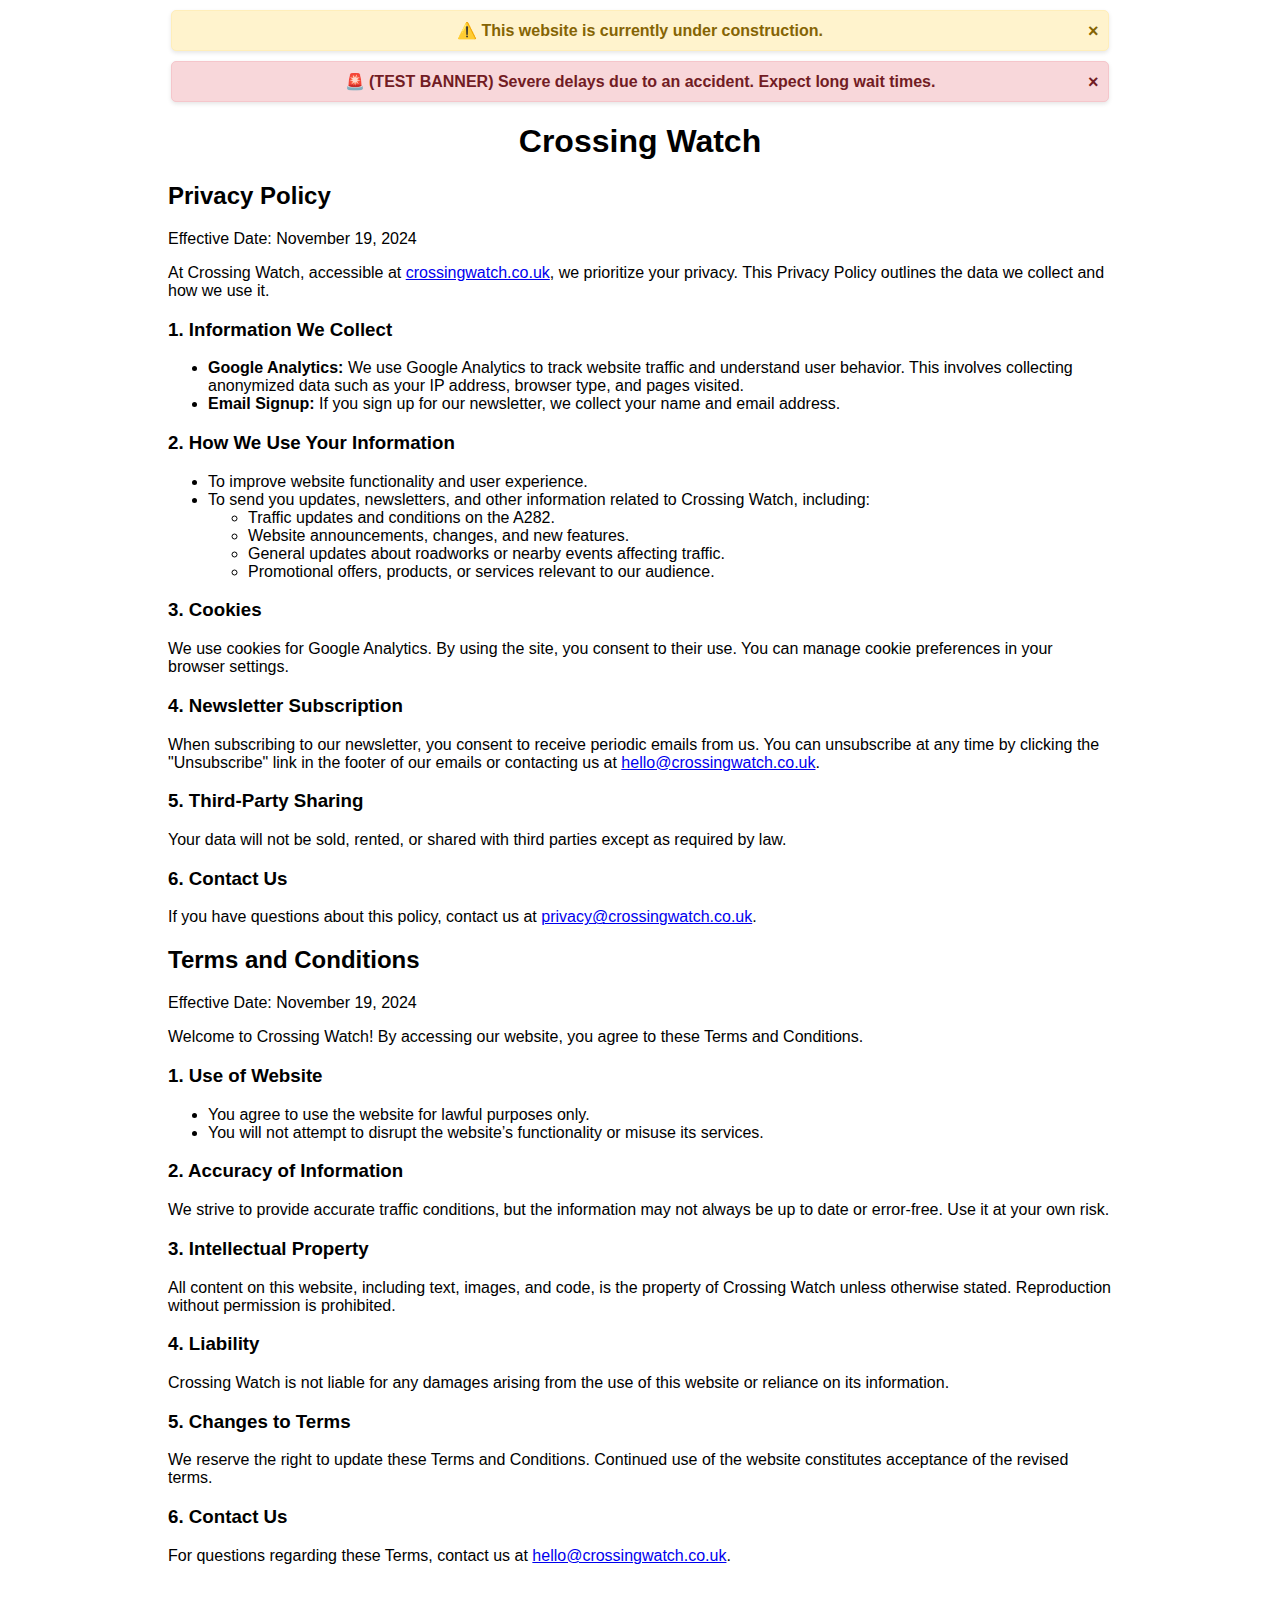
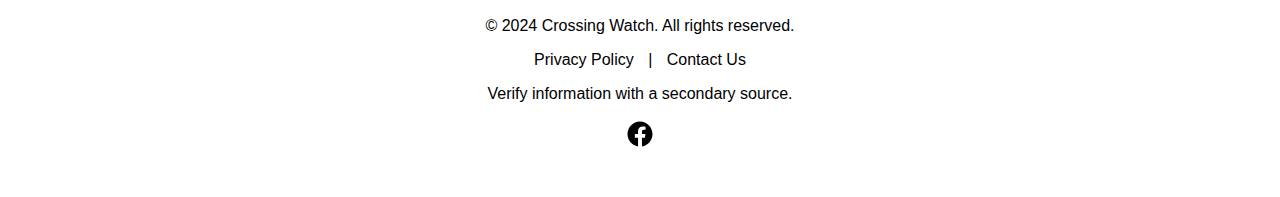
==== privacy.html @ 17ca08fe "its all fine" ====
<!DOCTYPE html>
<html lang="en">
<head>
    <meta charset="UTF-8">
    <meta name="description" content="Up to date scheduled roadworks for the A282, Dartford Crossing">
    <meta name="keywords" content="M25, A282, Dartford Crossing, A282 Roadworks, Dartford Crossing Roadworks, A282 Closures, M25 Closures">
    <meta name="author" content="CrossingWatch">
    <meta name="viewport" content="width=device-width, initial-scale=1.0">
    <link rel="stylesheet" href="src/global.css">
    <title>DFD Crossing Expected Roadworks</title>
</head>

<!-- Google tag (gtag.js) -->
<script async src="https://www.googletagmanager.com/gtag/js?id=G-YX11BLFGMV"></script>
<script>
  window.dataLayer = window.dataLayer || [];
  function gtag(){dataLayer.push(arguments);}
  gtag('js', new Date());

  gtag('config', 'G-YX11BLFGMV');
</script>

<body>
    <header>
        <div class="notification-banner notification-warning">
            ⚠️ This website is currently under construction.
            <button class="close-btn" onclick="this.parentElement.style.display='none';">×</button>
        </div>
        
        <div class="notification-banner notification-severe">
            🚨 (TEST BANNER) Severe delays due to an accident. Expect long wait times.
            <button class="close-btn" onclick="this.parentElement.style.display='none';">×</button>
        </div>
        
        <!-- <script>
            window.addEventListener('load', () => {
        fetch('https://crossingwatch.co.uk/src/footer.html')
            .then(res => res.text())
            .then(html => document.querySelector('header').innerHTML = html)
            .catch(err => console.error('Failed to load footer:', err));
        });
    </script> -->
    <h1>Crossing Watch</h1>
    </header>

    <section id="privacy-policy">
        <h2>Privacy Policy</h2>
        <p>Effective Date: November 19, 2024</p>
        <p>At Crossing Watch, accessible at <a href="https://crossingwatch.co.uk">crossingwatch.co.uk</a>, we prioritize your privacy. This Privacy Policy outlines the data we collect and how we use it.</p>

        <h3>1. Information We Collect</h3>
        <ul>
            <li><strong>Google Analytics:</strong> We use Google Analytics to track website traffic and understand user behavior. This involves collecting anonymized data such as your IP address, browser type, and pages visited.</li>
            <li><strong>Email Signup:</strong> If you sign up for our newsletter, we collect your name and email address.</li>
        </ul>

        <h3>2. How We Use Your Information</h3>
        <ul>
            <li>To improve website functionality and user experience.</li>
            <li>To send you updates, newsletters, and other information related to Crossing Watch, including:
                <ul>
                    <li>Traffic updates and conditions on the A282.</li>
                    <li>Website announcements, changes, and new features.</li>
                    <li>General updates about roadworks or nearby events affecting traffic.</li>
                    <li>Promotional offers, products, or services relevant to our audience.</li>
                </ul>
            </li>
        </ul>

        <h3>3. Cookies</h3>
        <p>We use cookies for Google Analytics. By using the site, you consent to their use. You can manage cookie preferences in your browser settings.</p>

        <h3>4. Newsletter Subscription</h3>
        <p>
            When subscribing to our newsletter, you consent to receive periodic emails from us. You can unsubscribe at any time by clicking the "Unsubscribe" link in the footer of our emails or contacting us at 
            <a href="mailto:hello@crossingwatch.co.uk">hello@crossingwatch.co.uk</a>.
        </p>

        <h3>5. Third-Party Sharing</h3>
        <p>Your data will not be sold, rented, or shared with third parties except as required by law.</p>

        <h3>6. Contact Us</h3>
        <p>If you have questions about this policy, contact us at <a href="mailto:privacy@crossingwatch.co.uk">privacy@crossingwatch.co.uk</a>.</p>
    </section>

    <section id="terms-and-conditions">
        <h2>Terms and Conditions</h2>
        <p>Effective Date: November 19, 2024</p>
        <p>Welcome to Crossing Watch! By accessing our website, you agree to these Terms and Conditions.</p>

        <h3>1. Use of Website</h3>
        <ul>
            <li>You agree to use the website for lawful purposes only.</li>
            <li>You will not attempt to disrupt the website’s functionality or misuse its services.</li>
        </ul>

        <h3>2. Accuracy of Information</h3>
        <p>We strive to provide accurate traffic conditions, but the information may not always be up to date or error-free. Use it at your own risk.</p>

        <h3>3. Intellectual Property</h3>
        <p>All content on this website, including text, images, and code, is the property of Crossing Watch unless otherwise stated. Reproduction without permission is prohibited.</p>

        <h3>4. Liability</h3>
        <p>Crossing Watch is not liable for any damages arising from the use of this website or reliance on its information.</p>

        <h3>5. Changes to Terms</h3>
        <p>We reserve the right to update these Terms and Conditions. Continued use of the website constitutes acceptance of the revised terms.</p>

        <h3>6. Contact Us</h3>
        <p>For questions regarding these Terms, contact us at <a href="mailto:hello@crossingwatch.co.uk">hello@crossingwatch.co.uk</a>.</p>
    </section>
</body>

<footer class="footer">
    <script>
            window.addEventListener('load', () => {
        fetch('src/footer.html')
            .then(res => res.text())
            .then(html => document.querySelector('footer').innerHTML = html)
            .catch(err => console.error('Failed to load footer:', err));
        });
    </script>
</footer>

</html>
---- src/global.css ----
html {
    max-width: 75%;
    margin-left: auto;
    margin-right: auto;
}

@media (max-width: 600px) {
    html {
        width: 98%;
    }
}

body {
    font-family: Arial, sans-serif;
}

h1 {
    text-align: center;
}

.roadwork {
    border: 1px solid #ccc;
    padding: 10px;
    margin-bottom: 20px;
    border-radius: 8px;
    background-color: #f9f9f9;
}

.roadwork h2 {
    margin-top: 0;
}

.severity {
    font-weight: bold;
    color: white;
    padding: 5px 10px;
    border-radius: 5px;
}

.severity-low {
    background-color: green;
}

.severity-medium {
    background-color: orange;
}

.severity-high {
    background-color: red;
}

.lane-closures {
    display: flex;
    margin-top: 10px;
}

.lane {
    width: 20px;
    height: 20px;
    margin-right: 5px;
    border-radius: 4px;
    display: inline-block;
    text-align: center;
    line-height: 20px;
    color: white;
    font-size: 14px;
}

.lane-closed {
    background-color: red;
}

.lane-open {
    background-color: green;
}

.lane-unknown {
    background-color: grey;
}

.events {
    margin-top: 10px;
}

.events ul {
    margin: 0;
    padding-left: 20px;
}

/* Footer styling */
.footer {
    color: #000000;
    text-align: center;
    padding: 20px 0;
    position: relative;
    left: 0;
    bottom: 0;
    width: 100%;
}

.footer-content {
    max-width: 1200px;
    margin: 0 auto;
}

.footer a {
    color: #000000;
    text-decoration: none;
    margin: 0 10px;
}

.footer a:hover {
    text-decoration: underline;
}

/* Notification Banner Styles */
.notification-banner {
    width: calc(100% - 20px); /* Ensure it fits within the screen */
    max-width: 95%; /* Prevent overflow on small screens */
    padding: 10px 20px;
    font-size: 16px;
    text-align: center;
    border-radius: 5px;
    margin: 10px auto; /* Center it and add spacing above/below */
    box-shadow: 0 2px 4px rgba(0, 0, 0, 0.1);
    color: #333; /* Default text color */
    font-weight: bold;
    position: relative; /* For proper positioning of the close button */
}

/* Yellow Warning Banner */
.notification-warning {
    background-color: #fff3cd;
    border: 1px solid #ffeeba;
    color: #856404;
}

/* Red Severe Banner */
.notification-severe {
    background-color: #f8d7da;
    border: 1px solid #f5c6cb;
    color: #721c24;
}

/* Close Button */
.notification-banner .close-btn {
    position: absolute;
    right: 10px; /* Adjust for padding */
    top: 50%;
    transform: translateY(-50%); /* Center vertically */
    background: none;
    border: none;
    font-size: 18px;
    font-weight: bold;
    cursor: pointer;
    color: inherit;
    padding: 0;
}
.notification-banner .close-btn:hover {
    opacity: 0.7;
}
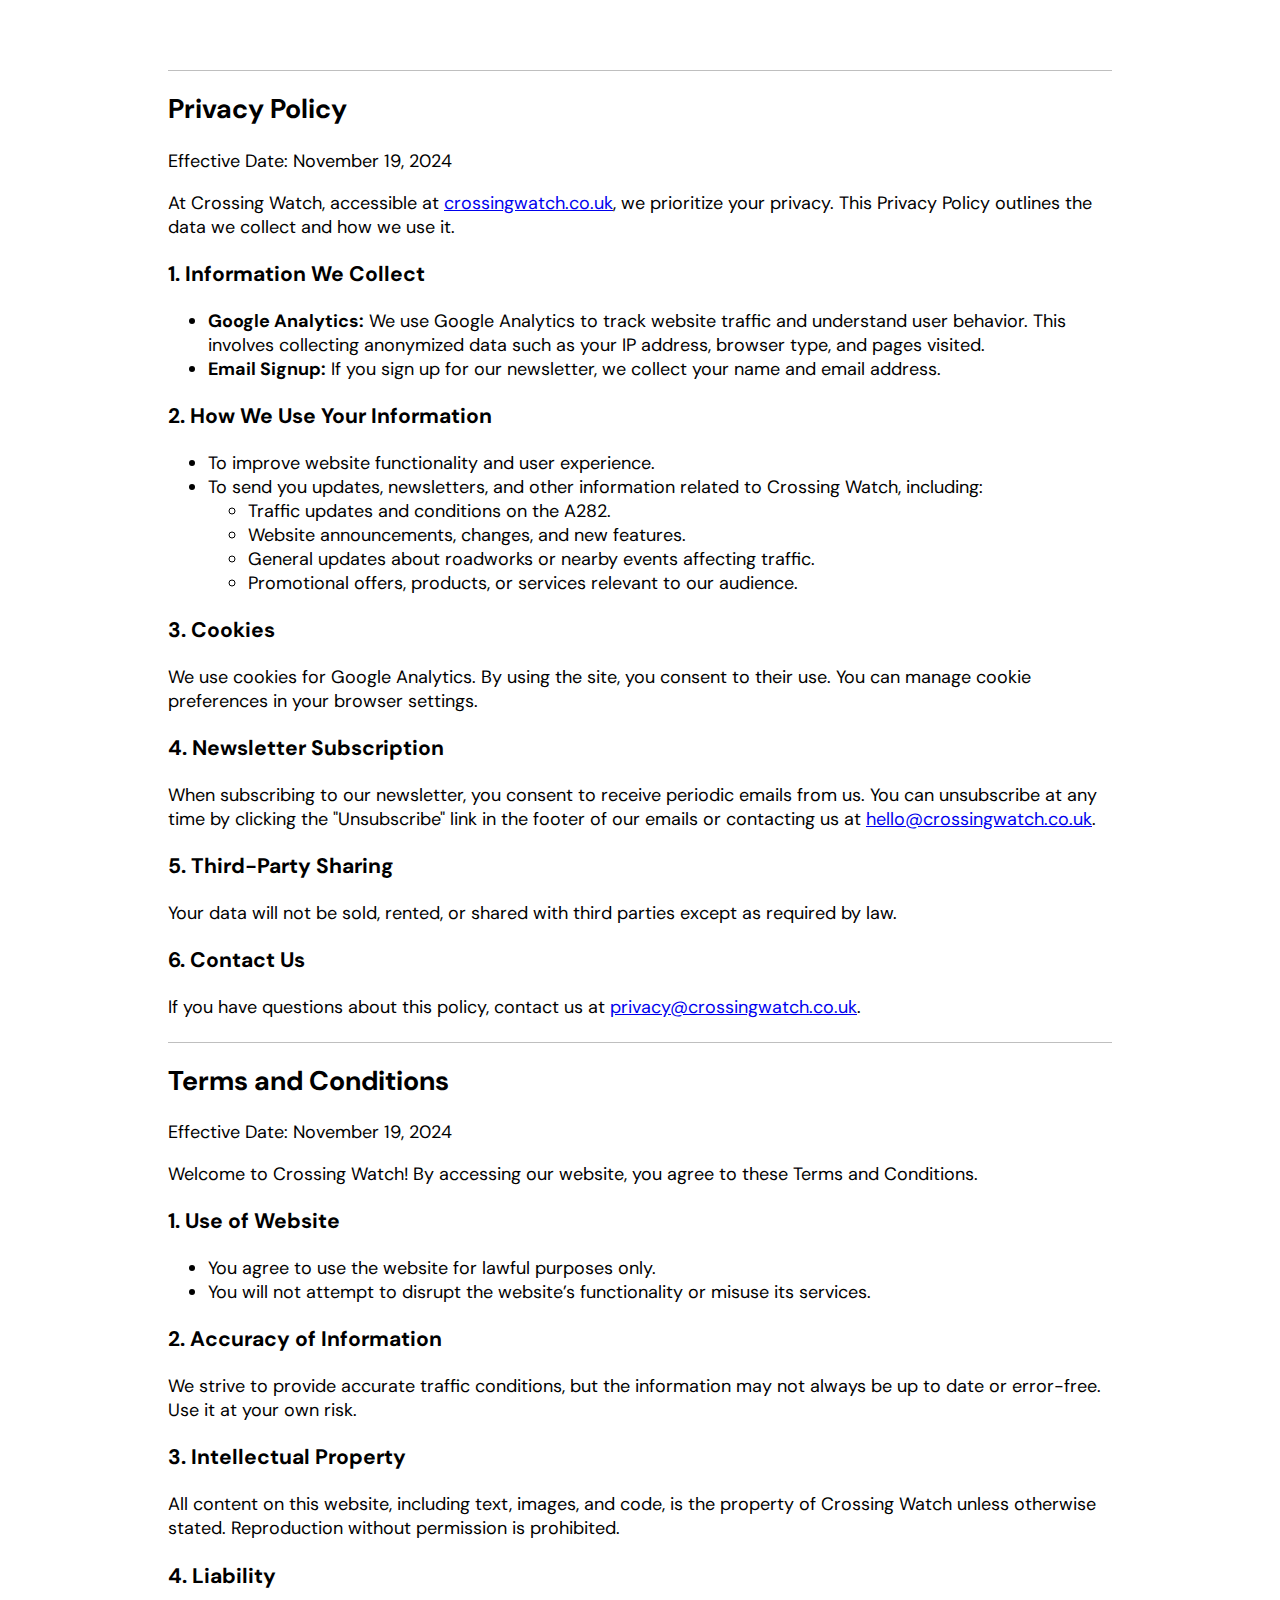
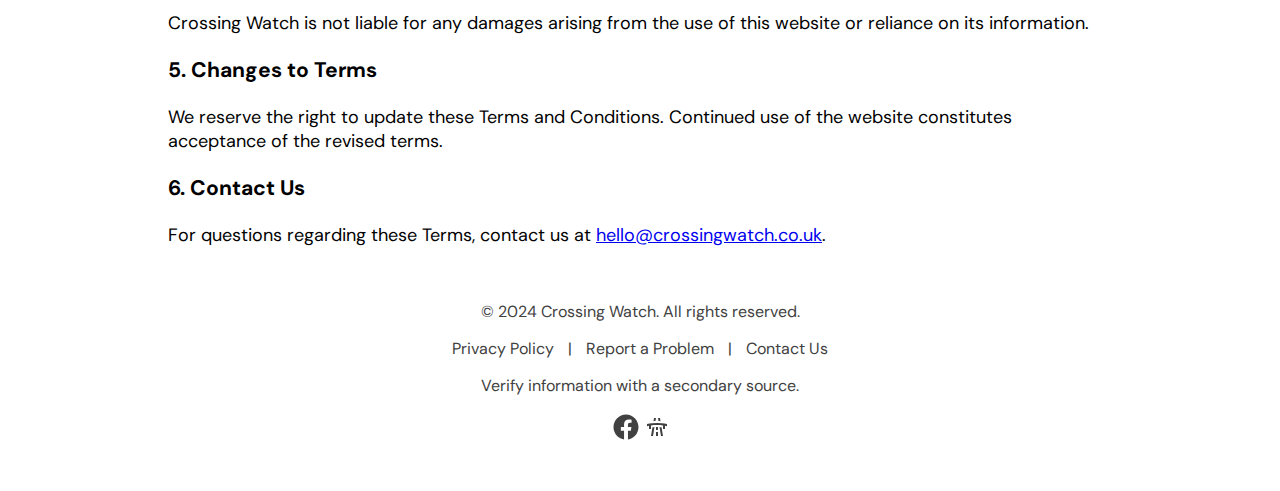
==== commit 63a6f82a: "done some things" ====
--- a/privacy.html
+++ b/privacy.html
@@ -7,7 +7,7 @@
     <meta name="author" content="CrossingWatch">
     <meta name="viewport" content="width=device-width, initial-scale=1.0">
     <link rel="stylesheet" href="src/global.css">
-    <title>DFD Crossing Expected Roadworks</title>
+    <title>Privacy - CrossingWatch</title>
 </head>
 
 <!-- Google tag (gtag.js) -->
@@ -22,25 +22,67 @@
 
 <body>
     <header>
-        <div class="notification-banner notification-warning">
-            ⚠️ This website is currently under construction.
-            <button class="close-btn" onclick="this.parentElement.style.display='none';">×</button>
-        </div>
+        <span>
+            <script>
+                async function loadNotifications() {
+                    const url = 'https://source.crossingwatch.co.uk/data/notification.json';
+                    const now = Math.floor(Date.now() / 1000); // Get current time in seconds
+                    const container = document.getElementById('notifications-container');
         
-        <div class="notification-banner notification-severe">
-            🚨 (TEST BANNER) Severe delays due to an accident. Expect long wait times.
-            <button class="close-btn" onclick="this.parentElement.style.display='none';">×</button>
-        </div>
+                    try {
+                        const response = await fetch(url);
+                        const data = await response.json();
         
-        <!-- <script>
+                        if (data.notification && Array.isArray(data.notification)) {
+                            data.notification.forEach(notification => {
+                                const { type, content, start_time, end_time, display_times } = notification;
+        
+                                // Check if notification is within the valid time period
+                                if (now >= start_time && now <= end_time) {
+                                    // Check if the notification should be displayed at the current time
+                                    const shouldDisplay = display_times.some(time => now >= time.start && now <= time.end);
+        
+                                    if (shouldDisplay) {
+                                        // Create the banner
+                                        const banner = document.createElement('div');
+                                        banner.className = `notification-banner ${type}`;
+                                        
+                                        // This is a temp fix
+                                        const typeIcons = {
+                                            "notification-warning": "⚠️",
+                                            "notification-info": "ℹ",
+                                            "notification-severe": "🚨"
+                                        };
+                                        const icon = typeIcons[type] || "";
+                                        banner.innerHTML = `
+                                            ${icon} ${content}
+                                            <button class="close-btn" onclick="this.parentElement.style.display='none';">×</button>
+                                        `;
+                                        container.appendChild(banner);
+                                    }
+                                }
+                            });
+                        }
+                    } catch (error) {
+                        console.error('Error loading notifications:', error);
+                    }
+                }
+        
+                // Load notifications when the page loads
+                document.addEventListener('DOMContentLoaded', loadNotifications);
+            </script>
+            <div id="notifications-container"></div>
+        </span>
+        <div class="header">    
+        <script>
             window.addEventListener('load', () => {
-        fetch('https://crossingwatch.co.uk/src/footer.html')
-            .then(res => res.text())
-            .then(html => document.querySelector('header').innerHTML = html)
-            .catch(err => console.error('Failed to load footer:', err));
-        });
-    </script> -->
-    <h1>Crossing Watch</h1>
+            fetch('https://crossingwatch.co.uk/src/header.html')
+                .then(res => res.text())
+                .then(html => document.getElementsByClassName('header')[0].innerHTML = html)
+                .catch(err => console.error('Failed to load header:', err));
+            });
+        </script>
+       </div>
     </header>
 
     <section id="privacy-policy">
--- a/src/global.css
+++ b/src/global.css
@@ -1,21 +1,93 @@
+@import url('https://fonts.googleapis.com/css2?family=DM+Sans:ital,opsz,wght@0,9..40,100..1000;1,9..40,100..1000&display=swap');
+
 html {
     max-width: 75%;
     margin-left: auto;
     margin-right: auto;
 }
 
-@media (max-width: 600px) {
+@media (max-width: 768px) {
     html {
-        width: 98%;
+        max-width: 98%;
     }
 }
 
+/* Transparent Header and Navbar Styling */
+.header {
+    display: flex;
+    justify-content: space-between;
+    align-items: center;
+    padding: 20px;
+    color: #044b85; /* Text color */
+    position: sticky;
+    top: 0;
+    z-index: 1000;
+    align-items: center;
+
+}
+
+.header h1 {
+    margin: 0;
+    font-size: 2rem;
+    font-weight: bold;
+    letter-spacing: 1px;
+    flex: 1 1 100%; /* Full width on mobile */
+    text-align: center; /* Center align on smaller screens */
+}
+
+.navbar {
+    display: flex;
+    flex: 1 1 100%; /* Full width on mobile */
+    justify-content: center;
+    gap: 20px;
+    align-items: center;
+}
+
+.navbar a {
+    color: #044b85; /* Link color */
+    text-decoration: none;
+    font-size: 1rem;
+    font-weight: 500;
+    padding: 10px 20px;
+    border-radius: 20px;
+    transition: background-color 0.3s ease, transform 0.2s ease;
+    text-align: center;
+}
+
+.navbar a:hover {
+    background-color: #badeff;
+    color: #044b85;
+    transform: scale(1.1);
+}
+
+.navbar a:active {
+    transform: scale(1.05);
+    background-color: #badeff;
+}
+
+/* Responsive Design for Mobile */
+@media (max-width: 768px) {
+    .header {
+        flex-direction: column;
+    }
+    .navbar {
+        flex-wrap: wrap;
+    }
+}
+
+
 body {
-    font-family: Arial, sans-serif;
+    font-family: "DM Sans", Arial, sans-serif;
+    font-size: large;
 }
 
 h1 {
     text-align: center;
+}
+
+h2 {
+    padding-top: 20px;
+    border-top: rgba(128, 128, 128, 0.5) 1px solid;
 }
 
 .roadwork {
@@ -24,6 +96,13 @@
     margin-bottom: 20px;
     border-radius: 8px;
     background-color: #f9f9f9;
+    box-shadow: 0 2px 4px rgba(0, 0, 0, 0.1);
+}
+
+.in-progress {
+    background-color: #f8d7da;
+    border: 1px solid #f5c6cb;
+    color: #721c24;
 }
 
 .roadwork h2 {
@@ -45,8 +124,16 @@
     background-color: orange;
 }
 
+.severity-med-high {
+    background-color: rgb(255, 94, 0);
+}
+
 .severity-high {
     background-color: red;
+}
+
+.severity-unsure {
+    background-color: grey;
 }
 
 .lane-closures {
@@ -89,13 +176,14 @@
 
 /* Footer styling */
 .footer {
-    color: #000000;
+    color: #414141;
     text-align: center;
     padding: 20px 0;
     position: relative;
     left: 0;
     bottom: 0;
     width: 100%;
+    font-size: medium;
 }
 
 .footer-content {
@@ -104,7 +192,7 @@
 }
 
 .footer a {
-    color: #000000;
+    color: #414141;
     text-decoration: none;
     margin: 0 10px;
 }
@@ -115,8 +203,7 @@
 
 /* Notification Banner Styles */
 .notification-banner {
-    width: calc(100% - 20px); /* Ensure it fits within the screen */
-    max-width: 95%; /* Prevent overflow on small screens */
+    max-width: 90%;
     padding: 10px 20px;
     font-size: 16px;
     text-align: center;
@@ -126,6 +213,13 @@
     color: #333; /* Default text color */
     font-weight: bold;
     position: relative; /* For proper positioning of the close button */
+}
+
+/* Blue Info Banner */
+.notification-info {
+    background-color: #cddfff;
+    border: 1px solid #badeff;
+    color: #044b85;
 }
 
 /* Yellow Warning Banner */
@@ -156,6 +250,7 @@
     color: inherit;
     padding: 0;
 }
+
 .notification-banner .close-btn:hover {
     opacity: 0.7;
 }